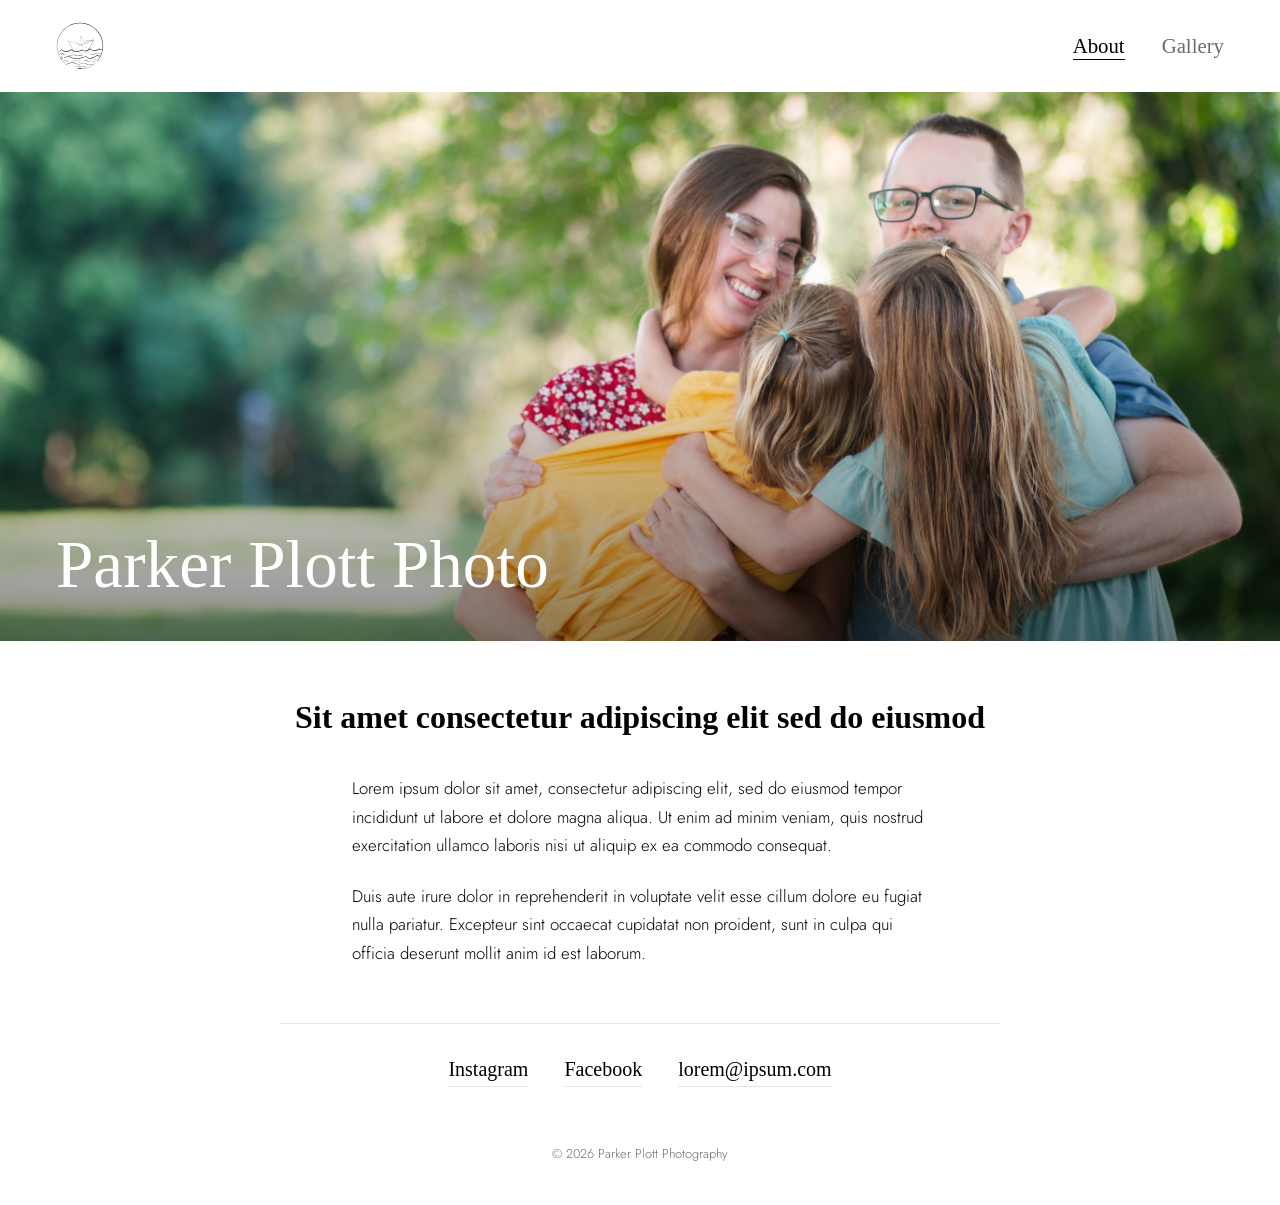
==== index.html @ 8c0a8261 "Update index.html" ====
<!DOCTYPE html>
<html lang="en">
<head>
<meta charset="UTF-8">
<meta name="viewport" content="width=device-width, initial-scale=1">
<title>About | Parker Plott Photo</title>
<meta name="description" content="Lorem ipsum dolor sit amet, consectetur adipiscing elit.">
<link rel="preconnect" href="https://fonts.googleapis.com">
<link rel="preconnect" href="https://fonts.gstatic.com" crossorigin>
<link href="https://fonts.googleapis.com/css2?family=Forum&family=Jost:wght@300;400&display=swap" rel="stylesheet">
<link rel="stylesheet" href="style.css">
</head>
<body>

<header>
  <!-- Logo placeholder: swap the word for <img src="images/logo.svg" alt="Lorem Ipsum"> -->
  <a class="logo" href="index.html" aria-label="Home">
    <img src="images/logo2.svg" alt="Parker Plott Photo" height="48">
    </a>
  <nav>
    <a href="index.html" aria-current="page">About</a>
    <a href="gallery.html">Gallery</a>
  </nav>
</header>

<!-- Full-width picture: add a file at images/about-hero.jpg (about 2400px wide). Gray shows until then. -->
<div class="hero">
  <img src="images/about-hero.jpg" alt="Parker Plott Photo" onerror="this.remove()">
  <h1 class="hero-title">Parker Plott Photo</h1>
</div>

<main class="about">
  <p class="tagline">Sit amet consectetur adipiscing elit sed do eiusmod</p>

  <div class="bio">
    <p>Lorem ipsum dolor sit amet, consectetur adipiscing elit, sed do eiusmod tempor incididunt ut labore et dolore magna aliqua. Ut enim ad minim veniam, quis nostrud exercitation ullamco laboris nisi ut aliquip ex ea commodo consequat.</p>
    <p>Duis aute irure dolor in reprehenderit in voluptate velit esse cillum dolore eu fugiat nulla pariatur. Excepteur sint occaecat cupidatat non proident, sunt in culpa qui officia deserunt mollit anim id est laborum.</p>
  </div>

  <div class="contact">
    <a href="https://instagram.com/yourhandle" target="_blank" rel="noopener">Instagram</a>
    <a href="https://facebook.com/yourpage" target="_blank" rel="noopener">Facebook</a>
    <a href="mailto:lorem@ipsum.com">lorem@ipsum.com</a>
  </div>
</main>

<footer>© 2026 Parker Plott Photography</footer>

</body>
</html>
---- style.css ----
:root {
  --paper: #ffffff;
  --ink: #000000;
  --mute: #6b6b6b;
  --line: #e6e6e6;
  --gap: 10px;
  --pad: clamp(20px, 4.5vw, 56px);
  --serif: "Cormorant Garamond", Georgia, "Times New Roman", serif;
  --sans: "Jost", "Helvetica Neue", Helvetica, Arial, sans-serif;
}
* { box-sizing: border-box; margin: 0; padding: 0; }
html { background: var(--paper); }
body { font-family: var(--sans); font-weight: 300; color: var(--ink); background: var(--paper); line-height: 1.7; }
a { color: inherit; }
:focus-visible { outline: 2px solid var(--ink); outline-offset: 3px; }

/* ---------- Header ---------- */
header { display: flex; justify-content: space-between; align-items: center; padding: 22px var(--pad); }
/* Logo placeholder: replace the text with <img src="images/logo.svg" alt="Lorem Ipsum"> */
.logo { display: block; text-decoration: none; }
.logo img { display: block; height: 48px; width: auto; }
nav a {
  text-decoration: none; margin-left: 32px; font-family: var(--serif);
  font-size: 1.3rem; color: var(--mute); padding-bottom: 2px; border-bottom: 1px solid transparent;
}
nav a:hover, nav a[aria-current] { color: var(--ink); }
nav a[aria-current] { border-color: var(--ink); }

/* ---------- About ---------- */
/* Full-width picture with white title at bottom left. Add images/about-hero.jpg */
.hero { position: relative; width: 100%; aspect-ratio: 21 / 9; min-height: 260px; background: #a8a7a2; overflow: hidden; }
.hero img { position: absolute; inset: 0; width: 100%; height: 100%; object-fit: cover; display: block; }
.hero::after { content: ""; position: absolute; inset: 0; background: linear-gradient(to top, rgba(0,0,0,.45), rgba(0,0,0,0) 55%); }
.hero-title {
  position: absolute; z-index: 1; left: var(--pad); bottom: clamp(18px, 3.5vw, 40px);
  color: #fff; font-family: var(--serif); font-weight: 300; line-height: 1.05;
  font-size: clamp(2.2rem, 5.5vw, 4.2rem);
}
.about { padding: 0 var(--pad); }
.tagline {
  text-align: center; font-family: var(--serif); font-weight: 700;
  font-size: clamp(1.4rem, 3vw, 2rem); line-height: 1.3; max-width: 26em; margin: 56px auto 36px;
}
.bio { max-width: 36em; margin: 0 auto; }
.bio p { margin-bottom: 1.3em; font-size: 1.05rem; }
.contact {
  max-width: 36em; margin: 56px auto 0; padding-top: 28px; border-top: 1px solid var(--line);
  display: flex; justify-content: center; gap: 36px; flex-wrap: wrap;
  font-family: var(--serif); font-size: 1.25rem;
}
.contact a { text-decoration: none; border-bottom: 1px solid var(--line); }
.contact a:hover { border-color: var(--ink); }
footer { padding: 56px var(--pad) 40px; color: var(--mute); font-size: 0.8rem; text-align: center; }

/* ---------- Gallery (masonry: CSS columns, photos keep their own proportions) ---------- */
.gallery { padding: 8px var(--pad) 64px; column-count: 3; column-gap: var(--gap); }
.item { display: block; cursor: zoom-in; overflow: hidden; break-inside: avoid; margin-bottom: var(--gap); }
.item img { display: block; width: 100%; height: auto; transition: opacity .25s; }
.item:hover img { opacity: .85; }
@media (max-width: 900px) { .gallery { column-count: 2; } }
@media (max-width: 520px) { .gallery { column-count: 1; } }

/* ---------- Lightbox ---------- */
dialog.lb { border: 0; padding: 0; width: 100vw; height: 100vh; max-width: none; max-height: none; background: #fff; color: var(--ink); }
dialog.lb::backdrop { background: transparent; }
.lb-stage { position: absolute; inset: 56px 64px 72px; display: grid; place-items: center; }
.lb-stage img { max-width: 100%; max-height: 100%; object-fit: contain; }
.lb-bar { position: absolute; left: 0; right: 0; bottom: 0; padding: 18px var(--pad); display: flex; justify-content: space-between; gap: 16px; font-size: 0.9rem; }
.lb-count { color: var(--mute); white-space: nowrap; }
.lb button { position: absolute; background: none; border: 0; cursor: pointer; color: var(--ink); font: inherit; font-size: 1.8rem; line-height: 1; padding: 12px; opacity: .5; }
.lb button:hover { opacity: 1; }
.lb-close { top: 8px; right: 12px; }
.lb-prev { left: 4px; top: 50%; transform: translateY(-50%); }
.lb-next { right: 4px; top: 50%; transform: translateY(-50%); }
@media (max-width: 600px) { .lb-stage { inset: 56px 8px 72px; } .lb-prev, .lb-next { display: none; } }
@media (prefers-reduced-motion: reduce) { .item img { transition: none; } }
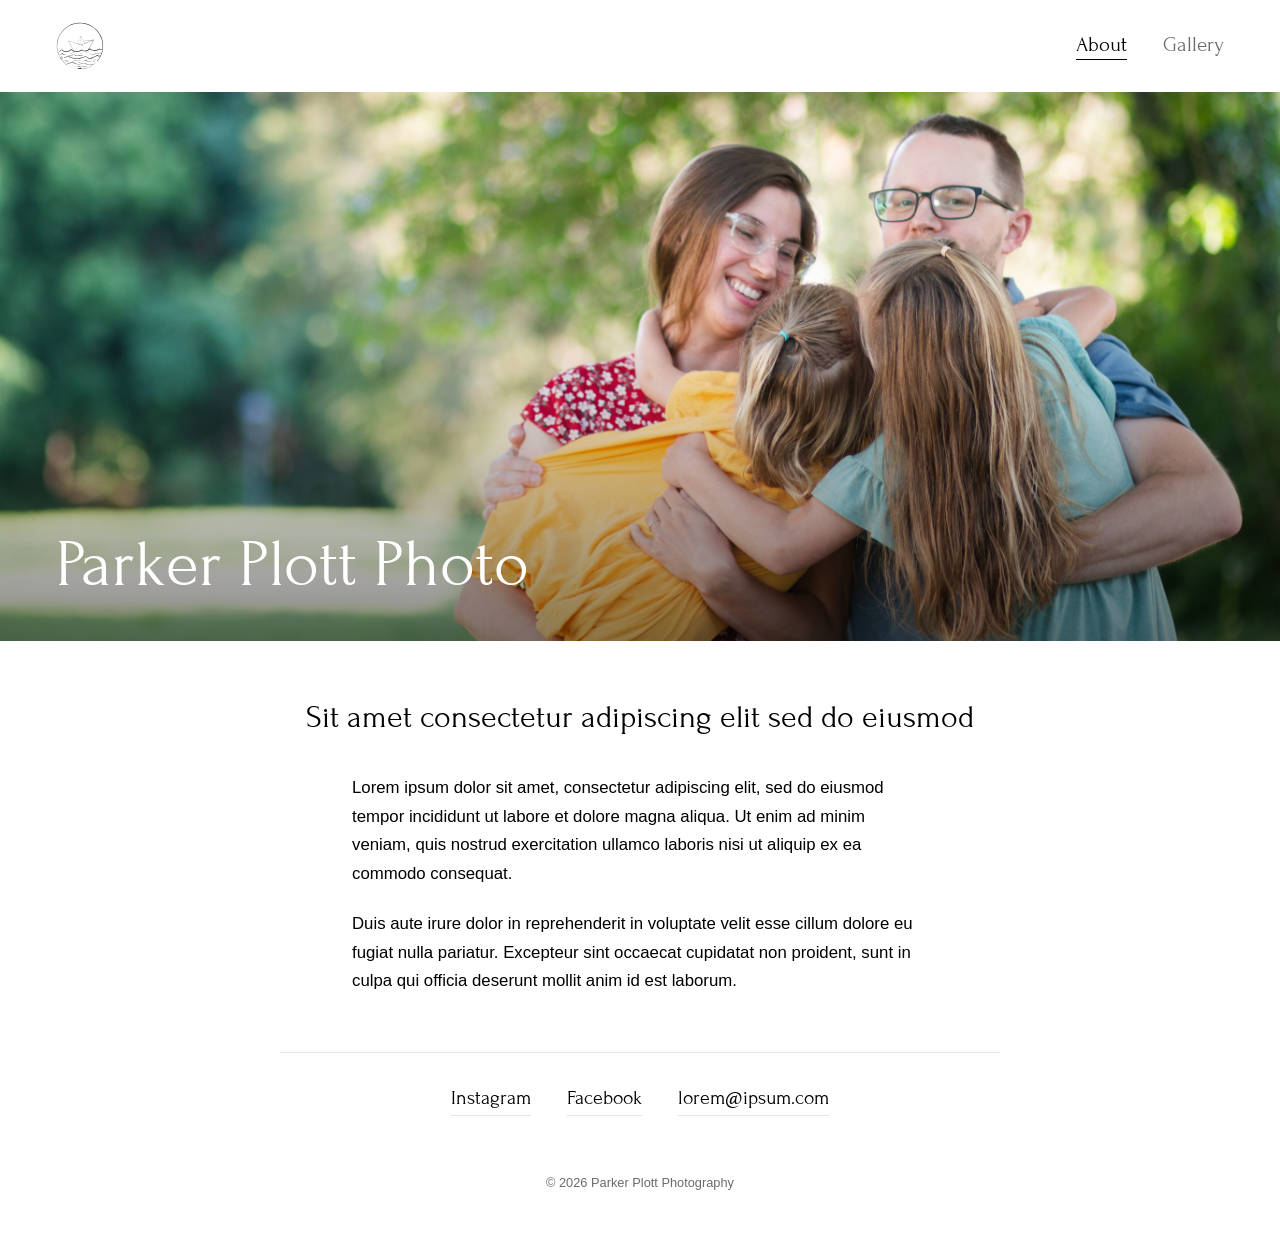
==== commit 62fbded7: "Update index.html" ====
--- a/index.html
+++ b/index.html
@@ -7,7 +7,7 @@
 <meta name="description" content="Lorem ipsum dolor sit amet, consectetur adipiscing elit.">
 <link rel="preconnect" href="https://fonts.googleapis.com">
 <link rel="preconnect" href="https://fonts.gstatic.com" crossorigin>
-<link href="https://fonts.googleapis.com/css2?family=Forum&family=Jost:wght@300;400&display=swap" rel="stylesheet">
+<link href="https://fonts.googleapis.com/css2?family=Forum&family=Lato:wght@300;400;700&display=swap" rel="stylesheet">
 <link rel="stylesheet" href="style.css">
 </head>
 <body>
--- a/style.css
+++ b/style.css
@@ -5,7 +5,7 @@
   --line: #e6e6e6;
   --gap: 10px;
   --pad: clamp(20px, 4.5vw, 56px);
-  --serif: "Cormorant Garamond", Georgia, "Times New Roman", serif;
+  --serif: "Forum", Georgia, "Times New Roman", serif;
   --sans: "Jost", "Helvetica Neue", Helvetica, Arial, sans-serif;
 }
 * { box-sizing: border-box; margin: 0; padding: 0; }
@@ -38,7 +38,7 @@
 }
 .about { padding: 0 var(--pad); }
 .tagline {
-  text-align: center; font-family: var(--serif); font-weight: 700;
+  text-align: center; font-family: var(--serif); font-weight: 400;
   font-size: clamp(1.4rem, 3vw, 2rem); line-height: 1.3; max-width: 26em; margin: 56px auto 36px;
 }
 .bio { max-width: 36em; margin: 0 auto; }
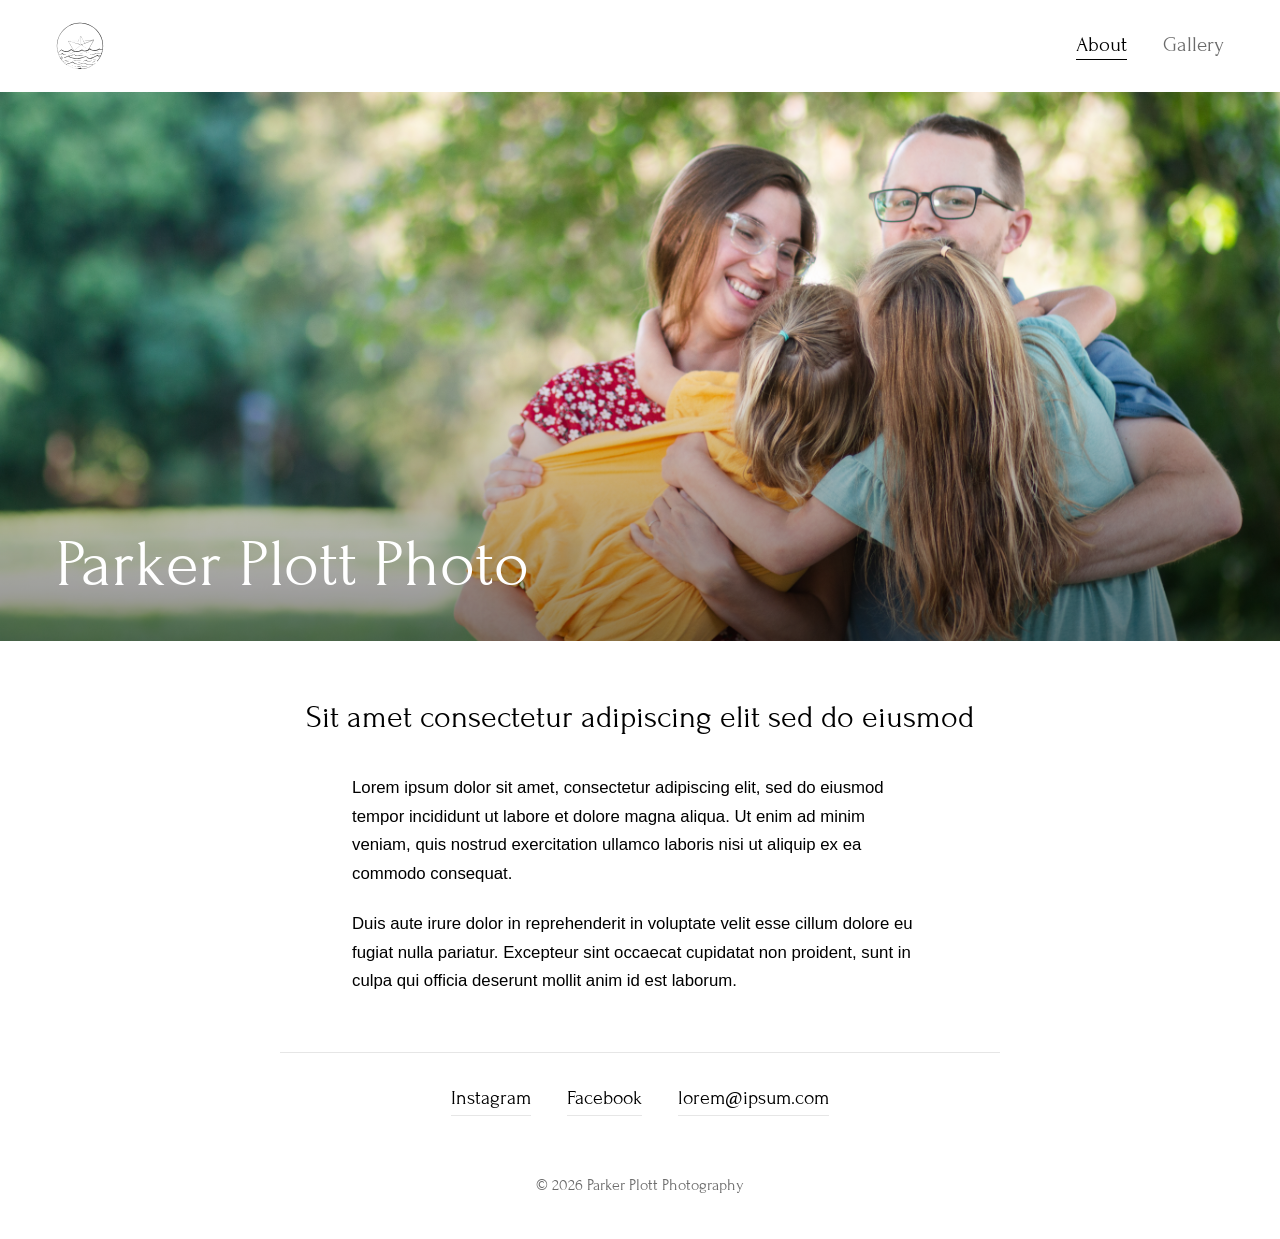
==== commit 381fedf6: "Update index.html" ====
--- a/index.html
+++ b/index.html
@@ -38,9 +38,9 @@
   </div>
 
   <div class="contact">
-    <a href="https://instagram.com/yourhandle" target="_blank" rel="noopener">Instagram</a>
-    <a href="https://facebook.com/yourpage" target="_blank" rel="noopener">Facebook</a>
-    <a href="mailto:lorem@ipsum.com">lorem@ipsum.com</a>
+    <a href="https://instagram.com/parkerplottphoto" target="_blank" rel="noopener">Instagram</a>
+    <a href="https://facebook.com/parkerinnissphoto" target="_blank" rel="noopener">Facebook</a>
+    <a href="mailto:parker@parkerplottphoto.com">lorem@ipsum.com</a>
   </div>
 </main>
 
--- a/style.css
+++ b/style.css
@@ -6,7 +6,7 @@
   --gap: 10px;
   --pad: clamp(20px, 4.5vw, 56px);
   --serif: "Forum", Georgia, "Times New Roman", serif;
-  --sans: "Jost", "Helvetica Neue", Helvetica, Arial, sans-serif;
+  --sans: "Lato", "Helvetica Neue", Helvetica, Arial, sans-serif;
 }
 * { box-sizing: border-box; margin: 0; padding: 0; }
 html { background: var(--paper); }
@@ -50,7 +50,7 @@
 }
 .contact a { text-decoration: none; border-bottom: 1px solid var(--line); }
 .contact a:hover { border-color: var(--ink); }
-footer { padding: 56px var(--pad) 40px; color: var(--mute); font-size: 0.8rem; text-align: center; }
+footer { padding: 56px var(--pad) 40px; color: var(--mute); font-family: var(--serif); font-size: 1rem; text-align: center; }
 
 /* ---------- Gallery (masonry: CSS columns, photos keep their own proportions) ---------- */
 .gallery { padding: 8px var(--pad) 64px; column-count: 3; column-gap: var(--gap); }
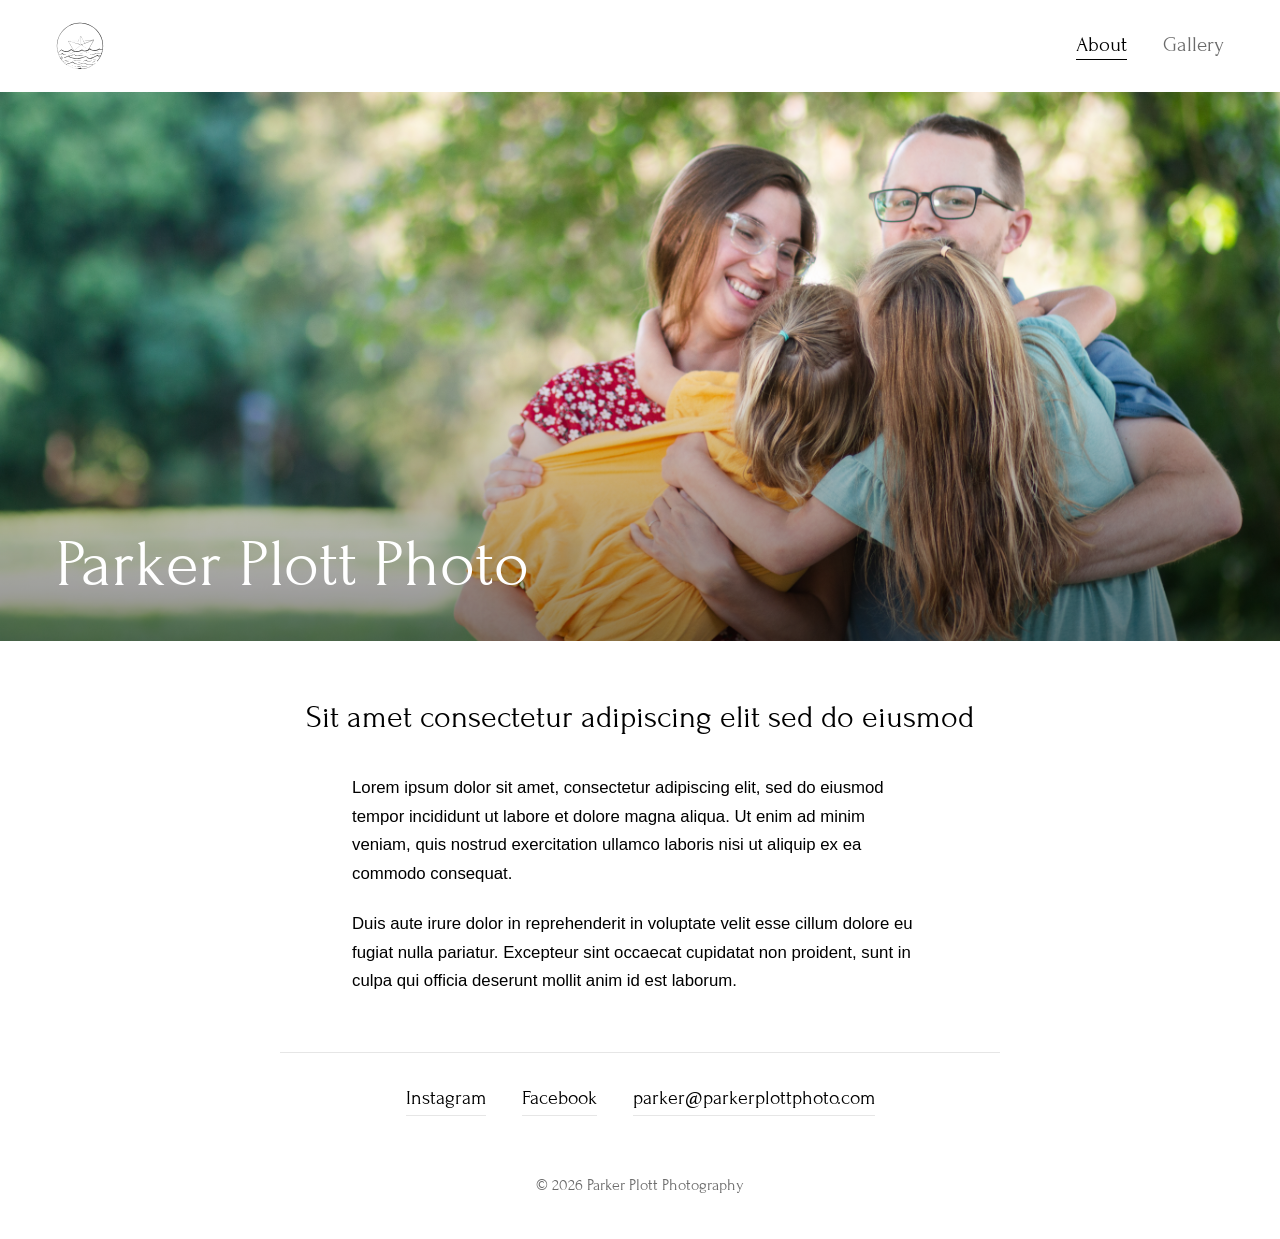
==== commit 7eb5bf8f: "Update index.html" ====
--- a/index.html
+++ b/index.html
@@ -40,7 +40,7 @@
   <div class="contact">
     <a href="https://instagram.com/parkerplottphoto" target="_blank" rel="noopener">Instagram</a>
     <a href="https://facebook.com/parkerinnissphoto" target="_blank" rel="noopener">Facebook</a>
-    <a href="mailto:parker@parkerplottphoto.com">lorem@ipsum.com</a>
+    <a href="mailto:parker@parkerplottphoto.com">parker@parkerplottphoto.com</a>
   </div>
 </main>
 
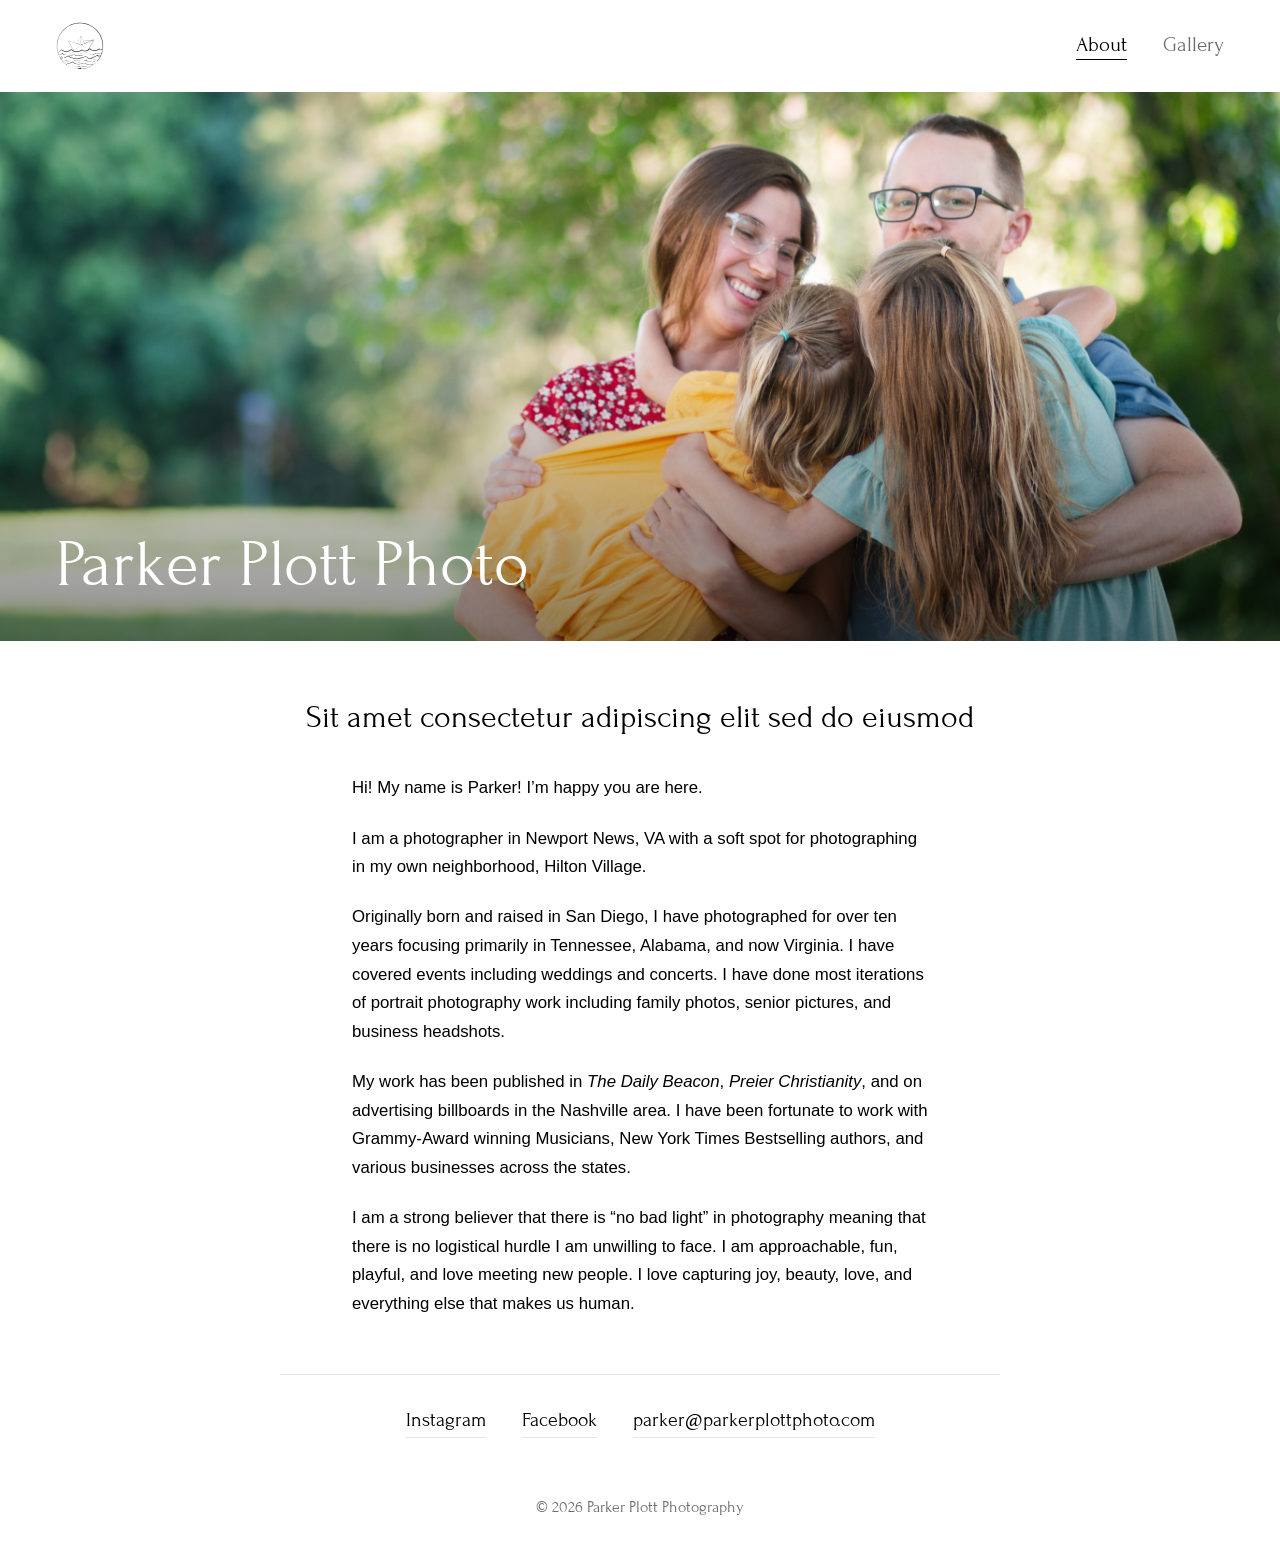
==== commit cc43332a: "Update index.html" ====
--- a/index.html
+++ b/index.html
@@ -33,8 +33,11 @@
   <p class="tagline">Sit amet consectetur adipiscing elit sed do eiusmod</p>
 
   <div class="bio">
-    <p>Lorem ipsum dolor sit amet, consectetur adipiscing elit, sed do eiusmod tempor incididunt ut labore et dolore magna aliqua. Ut enim ad minim veniam, quis nostrud exercitation ullamco laboris nisi ut aliquip ex ea commodo consequat.</p>
-    <p>Duis aute irure dolor in reprehenderit in voluptate velit esse cillum dolore eu fugiat nulla pariatur. Excepteur sint occaecat cupidatat non proident, sunt in culpa qui officia deserunt mollit anim id est laborum.</p>
+    <p>Hi! My name is Parker! I’m happy you are here. </p>
+    <p>I am a photographer in Newport News, VA with a soft spot for photographing in my own neighborhood, Hilton Village. </p>
+    <p>Originally born and raised in San Diego, I have photographed for over ten years focusing primarily in Tennessee, Alabama, and now Virginia.  I have covered events including weddings and concerts. I have done most iterations of portrait photography work including family photos, senior pictures, and business headshots. </p>
+    <p>My work has been published in <cite>The Daily Beacon</cite>, <Cite>Preier Christianity</Cite>, and on advertising billboards in the Nashville area. I have been fortunate to work with Grammy-Award winning Musicians, New York Times Bestselling authors, and various businesses across the states. </p>
+    <p>I am a strong believer that there is “no bad light” in photography meaning that there is no logistical hurdle I am unwilling to face. I am approachable, fun, playful, and love meeting new people. I love capturing joy, beauty, love, and everything else that makes us human. </p>
   </div>
 
   <div class="contact">
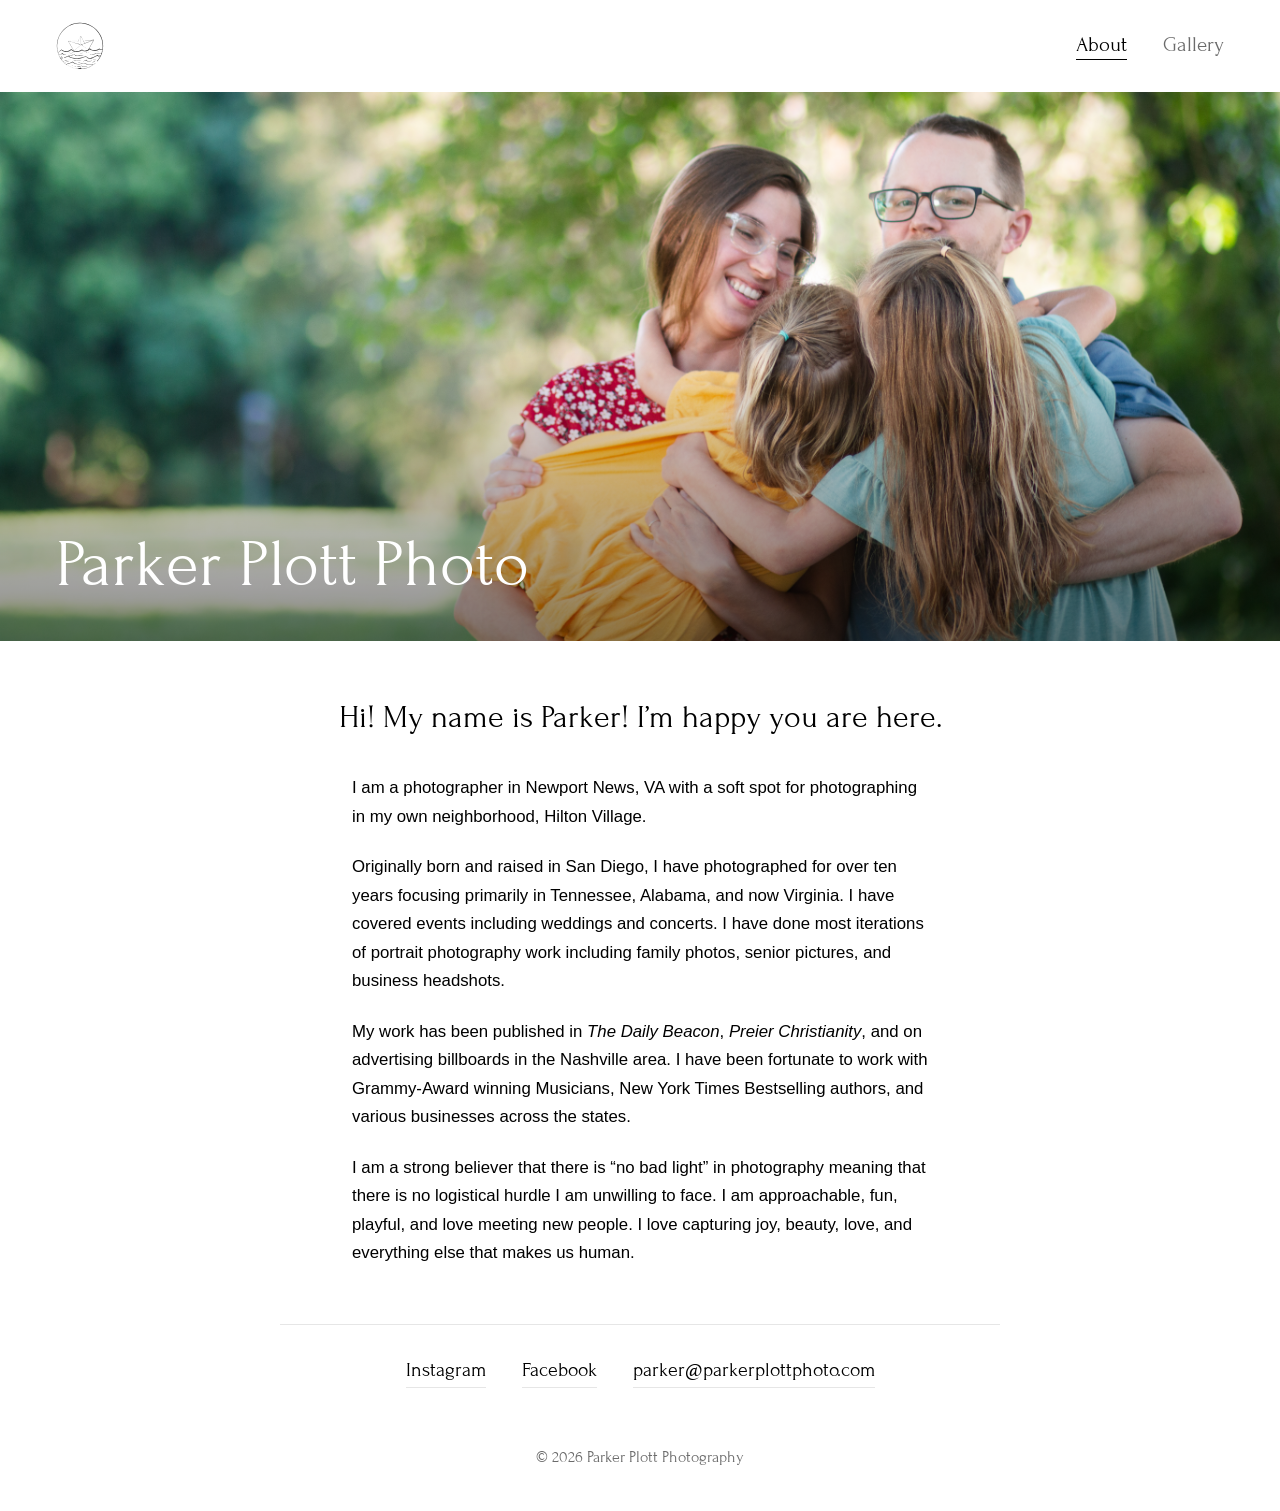
==== commit 89c34599: "Update index.html" ====
--- a/index.html
+++ b/index.html
@@ -30,13 +30,12 @@
 </div>
 
 <main class="about">
-  <p class="tagline">Sit amet consectetur adipiscing elit sed do eiusmod</p>
+  <p class="tagline">Hi! My name is Parker! I’m happy you are here. </p>
 
   <div class="bio">
-    <p>Hi! My name is Parker! I’m happy you are here. </p>
     <p>I am a photographer in Newport News, VA with a soft spot for photographing in my own neighborhood, Hilton Village. </p>
     <p>Originally born and raised in San Diego, I have photographed for over ten years focusing primarily in Tennessee, Alabama, and now Virginia.  I have covered events including weddings and concerts. I have done most iterations of portrait photography work including family photos, senior pictures, and business headshots. </p>
-    <p>My work has been published in <cite>The Daily Beacon</cite>, <Cite>Preier Christianity</Cite>, and on advertising billboards in the Nashville area. I have been fortunate to work with Grammy-Award winning Musicians, New York Times Bestselling authors, and various businesses across the states. </p>
+    <p>My work has been published in <cite>The Daily Beacon</cite>, <cite>Preier Christianity</cite>, and on advertising billboards in the Nashville area. I have been fortunate to work with Grammy-Award winning Musicians, New York Times Bestselling authors, and various businesses across the states. </p>
     <p>I am a strong believer that there is “no bad light” in photography meaning that there is no logistical hurdle I am unwilling to face. I am approachable, fun, playful, and love meeting new people. I love capturing joy, beauty, love, and everything else that makes us human. </p>
   </div>
 
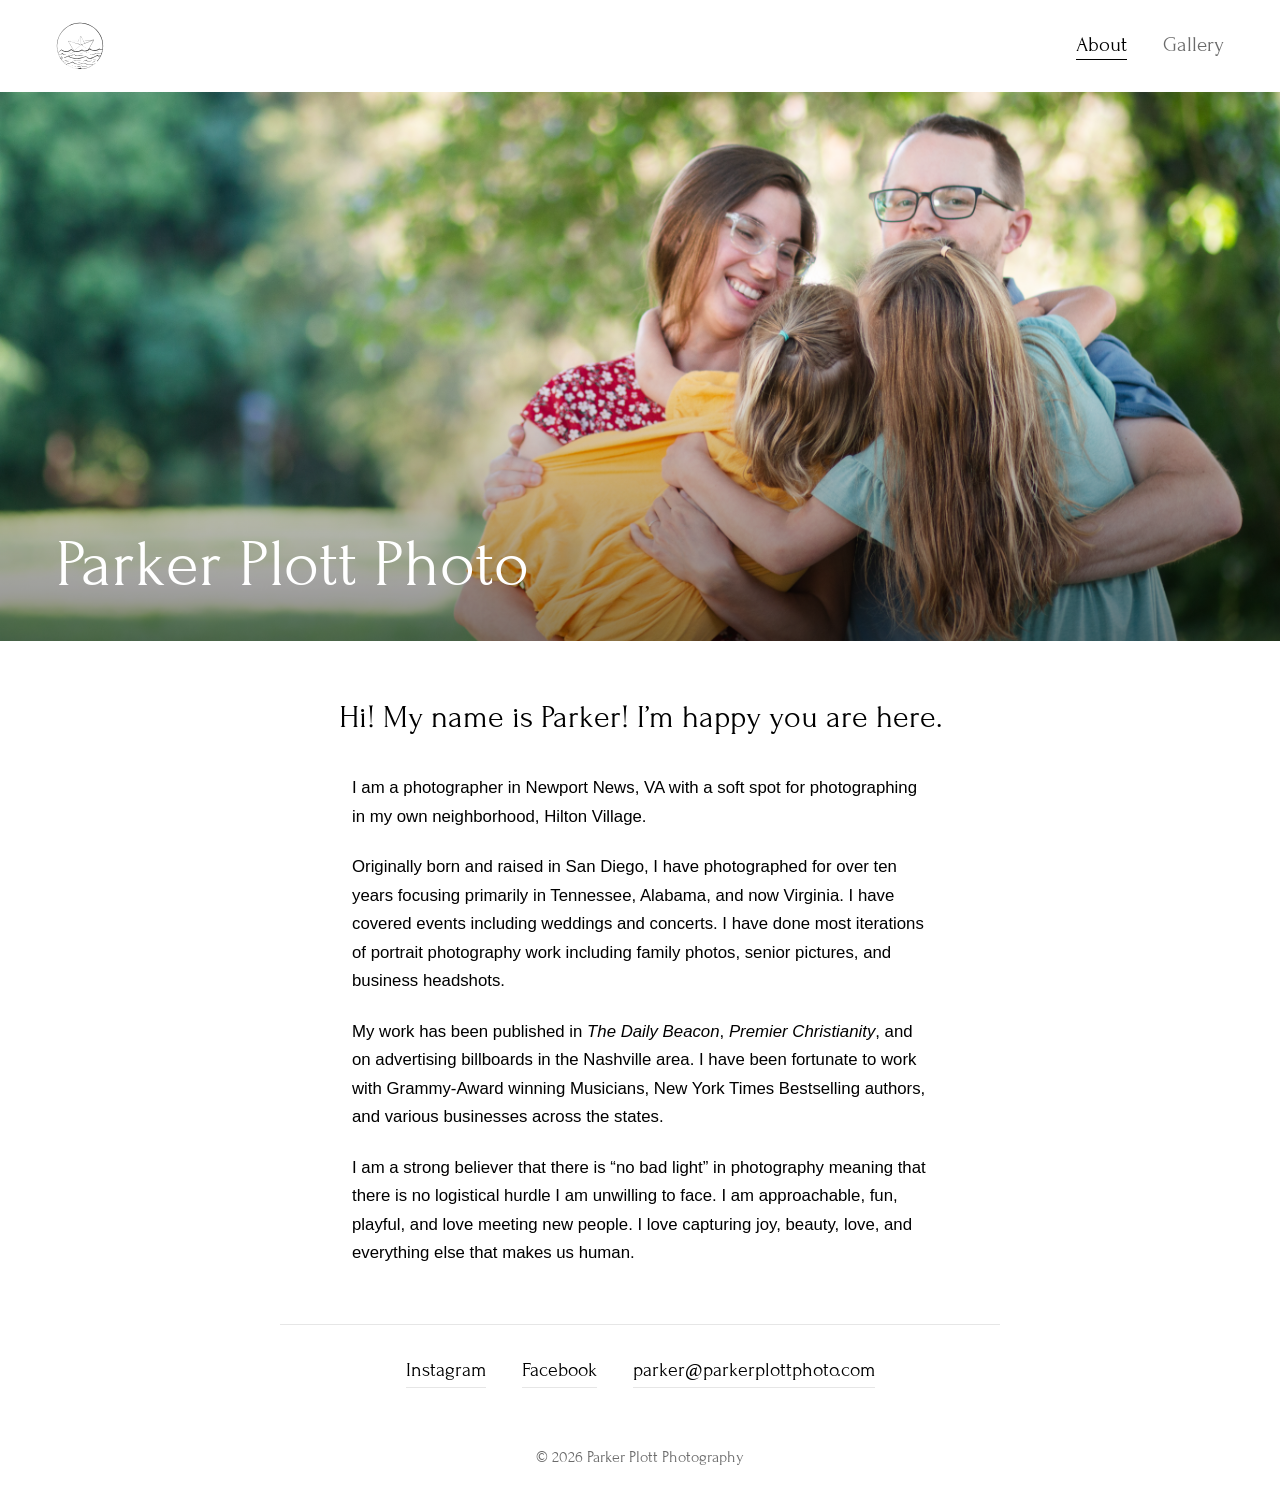
==== commit bcf11e87: "Update index.html" ====
--- a/index.html
+++ b/index.html
@@ -35,7 +35,7 @@
   <div class="bio">
     <p>I am a photographer in Newport News, VA with a soft spot for photographing in my own neighborhood, Hilton Village. </p>
     <p>Originally born and raised in San Diego, I have photographed for over ten years focusing primarily in Tennessee, Alabama, and now Virginia.  I have covered events including weddings and concerts. I have done most iterations of portrait photography work including family photos, senior pictures, and business headshots. </p>
-    <p>My work has been published in <cite>The Daily Beacon</cite>, <cite>Preier Christianity</cite>, and on advertising billboards in the Nashville area. I have been fortunate to work with Grammy-Award winning Musicians, New York Times Bestselling authors, and various businesses across the states. </p>
+    <p>My work has been published in <cite>The Daily Beacon</cite>, <cite>Premier Christianity</cite>, and on advertising billboards in the Nashville area. I have been fortunate to work with Grammy-Award winning Musicians, New York Times Bestselling authors, and various businesses across the states. </p>
     <p>I am a strong believer that there is “no bad light” in photography meaning that there is no logistical hurdle I am unwilling to face. I am approachable, fun, playful, and love meeting new people. I love capturing joy, beauty, love, and everything else that makes us human. </p>
   </div>
 
